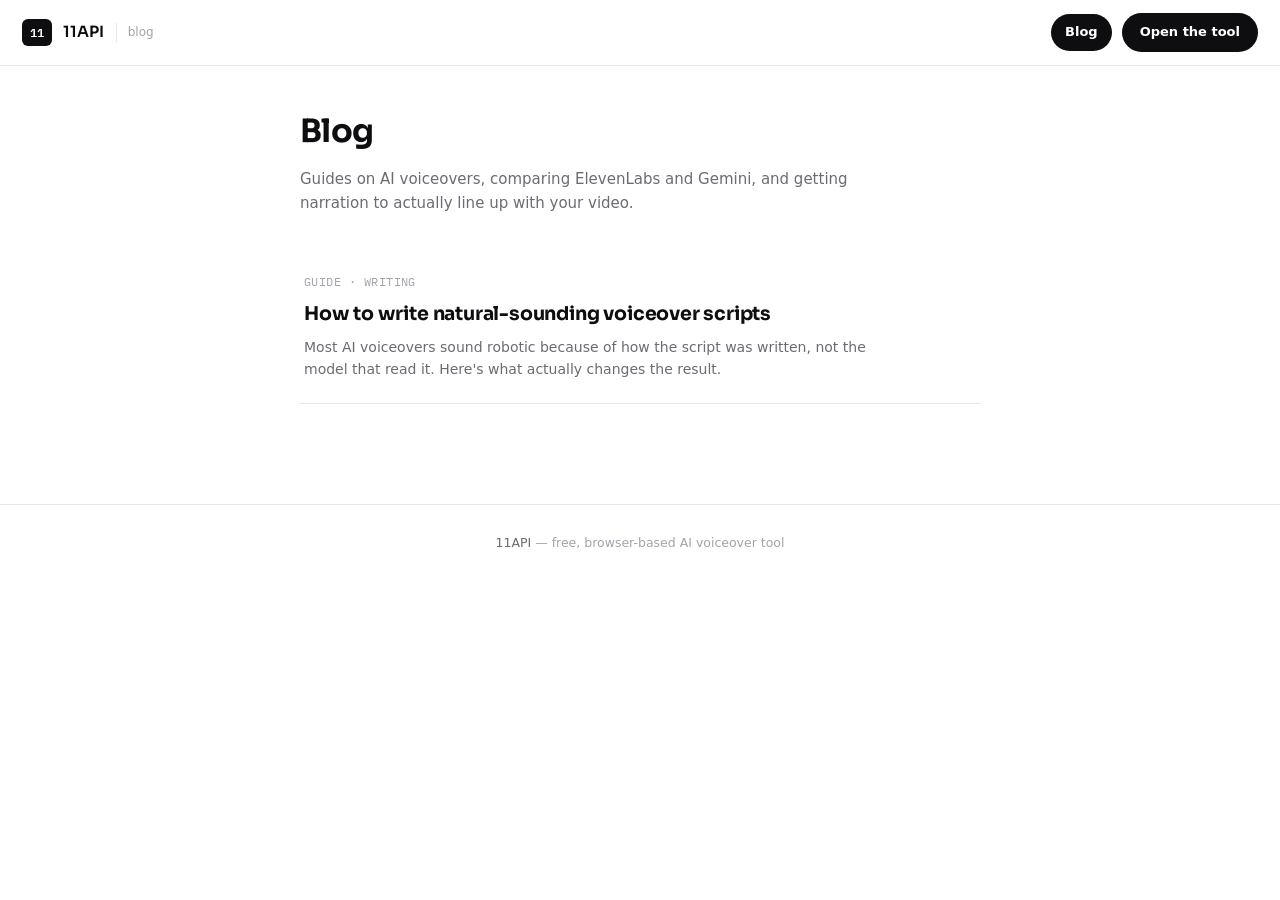
==== blog/index.html @ c891e90d "Add files via upload" ====
<!doctype html>
<html lang="en">
<head>
<meta charset="UTF-8" />
<meta name="viewport" content="width=device-width, initial-scale=1.0" />
<title>Blog — 11API</title>
<meta name="description" content="Guides on AI voiceovers, ElevenLabs and Gemini text-to-speech, and syncing narration to video — from the team behind 11API." />
<link rel="canonical" href="https://11api.site/blog/" />
<meta name="theme-color" content="#ffffff" />

<meta property="og:type" content="website" />
<meta property="og:url" content="https://11api.site/blog/" />
<meta property="og:site_name" content="11API" />
<meta property="og:title" content="Blog — 11API" />
<meta property="og:description" content="Guides on AI voiceovers, ElevenLabs and Gemini text-to-speech, and syncing narration to video." />

<link rel="icon" type="image/svg+xml" href="data:image/svg+xml,%3Csvg xmlns='http://www.w3.org/2000/svg' viewBox='0 0 32 32'%3E%3Crect width='32' height='32' rx='7' fill='%230e0e10'/%3E%3Ctext x='16' y='22' font-family='Arial, sans-serif' font-weight='700' font-size='15' text-anchor='middle' fill='%23ffffff'%3E11%3C/text%3E%3C/svg%3E" />

<link rel="preconnect" href="https://fonts.googleapis.com">
<link rel="preconnect" href="https://fonts.gstatic.com" crossorigin>
<link href="https://fonts.googleapis.com/css2?family=Sora:wght@500;600;700&family=IBM+Plex+Mono:wght@500;600&display=swap" rel="stylesheet">
<link rel="stylesheet" href="/blog/blog.css">
</head>
<body>

<header class="topbar">
  <a class="brand" href="/">
    <span class="brand-mark">11</span>
    <span class="brand-name">11API</span>
    <span class="brand-sub">blog</span>
  </a>
  <div class="topbar-right">
    <a class="nav-link active" href="/blog/">Blog</a>
    <a class="btn-pill" href="/">Open the tool</a>
  </div>
</header>

<main>
  <div class="blog-hero">
    <h1>Blog</h1>
    <p>Guides on AI voiceovers, comparing ElevenLabs and Gemini, and getting narration to actually line up with your video.</p>
  </div>

  <ul class="post-list">
    <li>
      <a class="post-card" href="/blog/how-to-write-natural-sounding-voiceover-scripts.html">
        <div class="post-meta">Guide · Writing</div>
        <h2 class="post-title">How to write natural-sounding voiceover scripts</h2>
        <p class="post-excerpt">Most AI voiceovers sound robotic because of how the script was written, not the model that read it. Here's what actually changes the result.</p>
      </a>
    </li>
    <!-- Add each new post as another <li><a class="post-card">...</a></li> block, newest first. -->
  </ul>
</main>

<footer class="site-footer">
  <a href="/">11API</a> — free, browser-based AI voiceover tool
</footer>

</body>
</html>
---- blog/blog.css ----
:root {
  --bg: #ffffff;
  --bg-inset: #f7f7f8;
  --bg-hover: #f1f1f3;
  --line: #e6e6e9;
  --text: #0e0e10;
  --text-dim: #6b6b73;
  --text-faint: #a3a3ab;
  --accent: #d88f38;
  --accent-soft: rgba(216, 143, 56, .10);
  --ink: #0e0e10;
  --ink-soft: #26262a;
  --radius: 9px;
  --radius-lg: 14px;
  --font-display: 'Sora', system-ui, sans-serif;
  --font-body: -apple-system, "Segoe UI", system-ui, sans-serif;
  --font-mono: 'IBM Plex Mono', "SF Mono", Menlo, monospace;
}

* { box-sizing: border-box; }
html, body { margin: 0; width: 100%; }
body {
  background: var(--bg); color: var(--text); font-family: var(--font-body);
  line-height: 1.6; -webkit-font-smoothing: antialiased;
}

/* ---------- Topbar (same as the tool) ---------- */
.topbar {
  display: flex; justify-content: space-between; align-items: center;
  padding: 13px 22px; border-bottom: 1px solid var(--line);
  flex-wrap: wrap; gap: 10px; position: sticky; top: 0; z-index: 20;
  background: rgba(255,255,255,.86); backdrop-filter: blur(10px); -webkit-backdrop-filter: blur(10px);
}
.brand { display: flex; align-items: center; gap: 11px; text-decoration: none; color: inherit; }
.brand-mark {
  font-family: var(--font-mono); font-size: 12px; font-weight: 600; letter-spacing: .02em;
  color: #fff; background: var(--ink); padding: 4px 8px; border-radius: 6px;
}
.brand-name { font-family: var(--font-display); font-size: 15.5px; font-weight: 600; letter-spacing: -.01em; margin: 0; }
.brand-sub { font-size: 12px; color: var(--text-faint); border-left: 1px solid var(--line); padding-left: 11px; margin-left: 1px; }
.topbar-right { display: flex; align-items: center; gap: 10px; }
.nav-link {
  font-size: 13px; font-weight: 600; color: var(--text-dim); text-decoration: none;
  padding: 8px 14px; border-radius: 999px; transition: background .15s, color .15s;
}
.nav-link:hover { background: var(--bg-inset); color: var(--text); }
.nav-link.active { background: var(--ink); color: #fff; }
.btn-pill {
  font-size: 13px; font-weight: 600; color: #fff; background: var(--ink); text-decoration: none;
  padding: 9px 18px; border-radius: 999px; display: inline-block; transition: opacity .15s;
}
.btn-pill:hover { opacity: .85; }

/* ---------- Shared layout ---------- */
main { max-width: 720px; margin: 0 auto; padding: 40px 20px 100px; }
.blog-wide main { max-width: 880px; }

/* ---------- Blog index (listing) ---------- */
.blog-hero { margin-bottom: 36px; }
.blog-hero h1 { font-family: var(--font-display); font-size: 32px; font-weight: 700; letter-spacing: -.02em; margin: 0 0 10px; }
.blog-hero p { color: var(--text-dim); font-size: 15px; max-width: 60ch; margin: 0; }

.post-list { list-style: none; margin: 0; padding: 0; display: flex; flex-direction: column; gap: 4px; }
.post-card {
  display: block; text-decoration: none; color: inherit; padding: 22px 4px;
  border-bottom: 1px solid var(--line); transition: background .15s;
}
.post-card:hover { background: var(--bg-inset); margin: 0 -16px; padding-left: 20px; padding-right: 20px; border-radius: var(--radius); }
.post-card:hover + .post-card { border-top-color: transparent; }
.post-meta { font-family: var(--font-mono); font-size: 11.5px; color: var(--text-faint); text-transform: uppercase; letter-spacing: .04em; margin-bottom: 8px; }
.post-title { font-family: var(--font-display); font-size: 19px; font-weight: 700; margin: 0 0 6px; letter-spacing: -.01em; }
.post-excerpt { color: var(--text-dim); font-size: 14px; margin: 0; max-width: 68ch; }

/* ---------- Article page ---------- */
.article-meta { font-family: var(--font-mono); font-size: 11.5px; color: var(--text-faint); text-transform: uppercase; letter-spacing: .04em; margin-bottom: 14px; }
.article-header h1 { font-family: var(--font-display); font-size: 30px; font-weight: 700; letter-spacing: -.02em; line-height: 1.25; margin: 0 0 14px; }
.article-dek { font-size: 16px; color: var(--text-dim); margin: 0 0 32px; line-height: 1.55; }

article h2 { font-family: var(--font-display); font-size: 21px; font-weight: 700; letter-spacing: -.01em; margin: 38px 0 14px; }
article h3 { font-family: var(--font-display); font-size: 17px; font-weight: 700; margin: 28px 0 10px; }
article p { font-size: 15.5px; color: #24242a; margin: 0 0 18px; }
article ul, article ol { font-size: 15.5px; color: #24242a; margin: 0 0 18px; padding-left: 22px; }
article li { margin-bottom: 8px; }
article a { color: var(--text); text-decoration-color: var(--text-faint); text-underline-offset: 3px; }
article a:hover { text-decoration-color: var(--text); }
article strong { font-weight: 700; }
article code { font-family: var(--font-mono); font-size: .9em; background: var(--bg-inset); padding: 2px 6px; border-radius: 4px; }
article blockquote {
  margin: 24px 0; padding: 4px 0 4px 18px; border-left: 3px solid var(--ink);
  font-size: 16px; color: #333; font-style: italic;
}

.back-link { display: inline-flex; align-items: center; gap: 6px; font-size: 13px; font-weight: 600; color: var(--text-dim); text-decoration: none; margin-bottom: 28px; }
.back-link:hover { color: var(--text); }

.post-cta {
  margin-top: 48px; padding: 28px; background: var(--bg-inset); border: 1px solid var(--line);
  border-radius: var(--radius-lg); text-align: center;
}
.post-cta h3 { margin: 0 0 8px; }
.post-cta p { color: var(--text-dim); font-size: 14px; margin: 0 0 18px; }

footer.site-footer {
  border-top: 1px solid var(--line); padding: 28px 20px; text-align: center;
  font-size: 12.5px; color: var(--text-faint);
}
footer.site-footer a { color: var(--text-dim); text-decoration: none; }
footer.site-footer a:hover { color: var(--text); }

@media (max-width: 640px) {
  .article-header h1 { font-size: 24px; }
  .blog-hero h1 { font-size: 26px; }
}
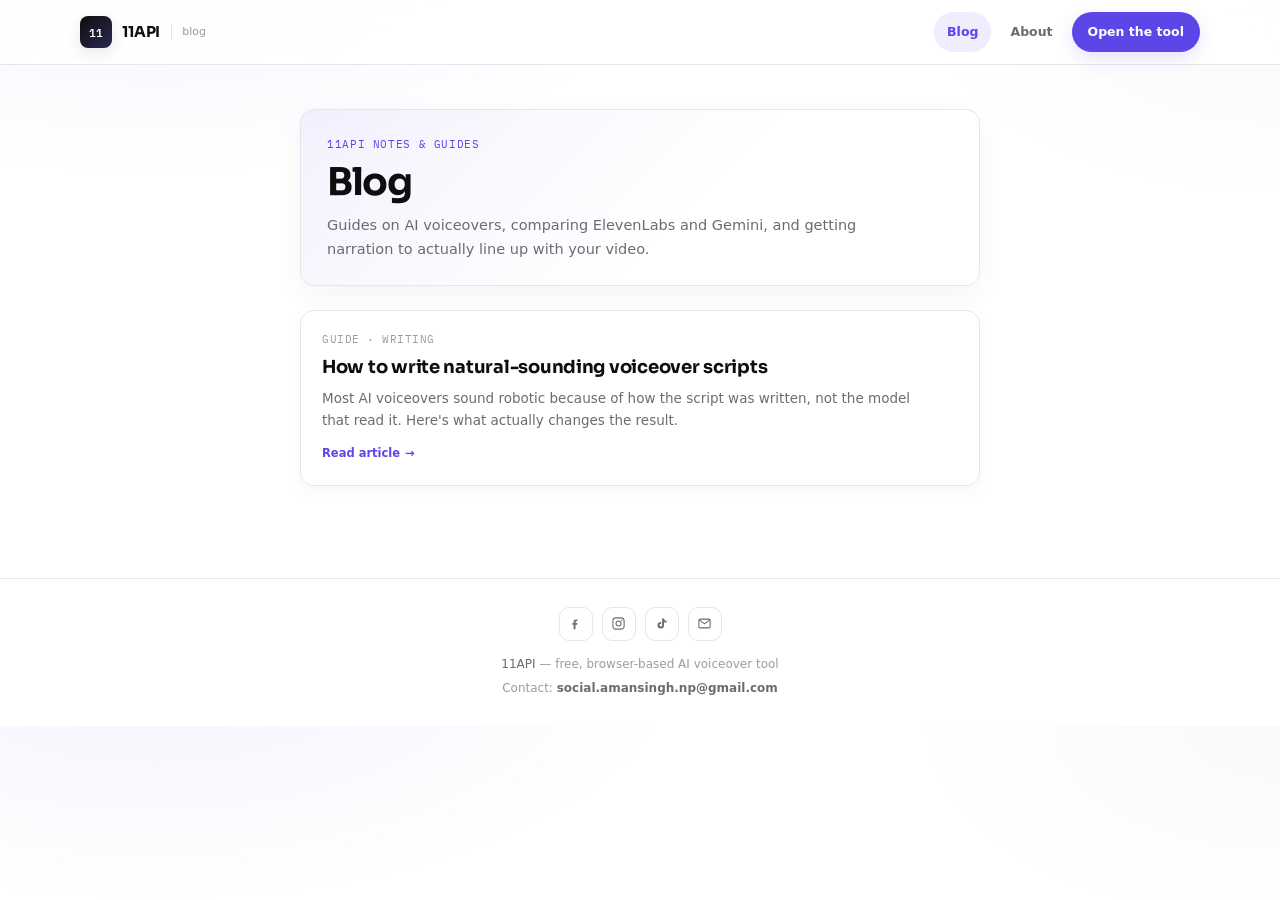
==== commit afef276e: "Add files via upload" ====
--- a/blog/index.html
+++ b/blog/index.html
@@ -30,13 +30,15 @@
     <span class="brand-sub">blog</span>
   </a>
   <div class="topbar-right">
-    <a class="nav-link active" href="/blog/">Blog</a>
+    <a class="nav-link active" href="/blog/" aria-current="page">Blog</a>
+    <a class="nav-link" href="/about.html">About</a>
     <a class="btn-pill" href="/">Open the tool</a>
   </div>
 </header>
 
 <main>
   <div class="blog-hero">
+    <div class="blog-kicker">11API notes & guides</div>
     <h1>Blog</h1>
     <p>Guides on AI voiceovers, comparing ElevenLabs and Gemini, and getting narration to actually line up with your video.</p>
   </div>
@@ -47,6 +49,7 @@
         <div class="post-meta">Guide · Writing</div>
         <h2 class="post-title">How to write natural-sounding voiceover scripts</h2>
         <p class="post-excerpt">Most AI voiceovers sound robotic because of how the script was written, not the model that read it. Here's what actually changes the result.</p>
+        <span class="post-arrow">Read article <span aria-hidden="true">→</span></span>
       </a>
     </li>
     <!-- Add each new post as another <li><a class="post-card">...</a></li> block, newest first. -->
@@ -54,7 +57,14 @@
 </main>
 
 <footer class="site-footer">
-  <a href="/">11API</a> — free, browser-based AI voiceover tool
+  <div class="social-links">
+    <a href="https://www.facebook.com/profile.php?id=61594106010137" target="_blank" rel="noopener" aria-label="11API on Facebook" class="social-icon fb"><svg viewBox="0 0 24 24" fill="none" xmlns="http://www.w3.org/2000/svg"><path d="M15 8.5h-2c-.6 0-1 .4-1 1V11h3l-.4 3H12v7H9v-7H7v-3h2V9c0-2.2 1.4-3.5 3.6-3.5H15v3Z" fill="currentColor"/></svg></a>
+    <a href="https://www.instagram.com/build_by_aman/" target="_blank" rel="noopener" aria-label="11API on Instagram" class="social-icon ig"><svg viewBox="0 0 24 24" fill="none" xmlns="http://www.w3.org/2000/svg"><rect x="3" y="3" width="18" height="18" rx="5" stroke="currentColor" stroke-width="1.7"/><circle cx="12" cy="12" r="4" stroke="currentColor" stroke-width="1.7"/><circle cx="17.3" cy="6.7" r="1.1" fill="currentColor"/></svg></a>
+    <a href="https://www.tiktok.com/@build_by_aman" target="_blank" rel="noopener" aria-label="11API on TikTok" class="social-icon tt"><svg viewBox="0 0 24 24" fill="none" xmlns="http://www.w3.org/2000/svg"><path d="M16 3.8c.35 2.1 1.85 3.7 4 3.95v3.05c-1.5-.02-2.9-.47-4-1.28v5.2a5.2 5.2 0 1 1-5.2-5.2c.24 0 .47.02.7.05v3.1a2.1 2.1 0 1 0 1.5 2.02V3.8H16Z" fill="currentColor"/></svg></a>
+    <a href="mailto:social.amansingh.np@gmail.com" aria-label="Email 11API" class="social-icon mail"><svg viewBox="0 0 24 24" fill="none" xmlns="http://www.w3.org/2000/svg"><rect x="3" y="5" width="18" height="14" rx="2" stroke="currentColor" stroke-width="1.7"/><path d="m4 6.5 8 6 8-6" stroke="currentColor" stroke-width="1.7" stroke-linecap="round" stroke-linejoin="round"/></svg></a>
+  </div>
+  <div><a href="/">11API</a> — free, browser-based AI voiceover tool</div>
+  <div class="footer-contact">Contact: <a href="mailto:social.amansingh.np@gmail.com">social.amansingh.np@gmail.com</a></div>
 </footer>
 
 </body>
--- a/blog/blog.css
+++ b/blog/blog.css
@@ -1,16 +1,20 @@
 :root {
   --bg: #ffffff;
+  --bg-raised: #ffffff;
   --bg-inset: #f7f7f8;
-  --bg-hover: #f1f1f3;
-  --line: #e6e6e9;
+  --bg-hover: #f1f1f5;
+  --line: #e5e5ea;
+  --line-soft: #ededf1;
   --text: #0e0e10;
   --text-dim: #6b6b73;
-  --text-faint: #a3a3ab;
-  --accent: #d88f38;
-  --accent-soft: rgba(216, 143, 56, .10);
+  --text-faint: #9b9ba4;
+  --accent: #5b46e8;
+  --accent-strong: #4934cf;
+  --accent-ink: #211a63;
+  --accent-soft: rgba(91, 70, 232, .10);
+  --accent-softer: rgba(91, 70, 232, .055);
   --ink: #0e0e10;
-  --ink-soft: #26262a;
-  --radius: 9px;
+  --radius: 10px;
   --radius-lg: 14px;
   --font-display: 'Sora', system-ui, sans-serif;
   --font-body: -apple-system, "Segoe UI", system-ui, sans-serif;
@@ -18,96 +22,175 @@
 }
 
 * { box-sizing: border-box; }
-html, body { margin: 0; width: 100%; }
+html, body { margin: 0; width: 100%; overflow-x: hidden; }
 body {
-  background: var(--bg); color: var(--text); font-family: var(--font-body);
-  line-height: 1.6; -webkit-font-smoothing: antialiased;
+  background:
+    radial-gradient(900px 420px at 12% -10%, rgba(91,70,232,.065), transparent 60%),
+    radial-gradient(700px 380px at 100% 0%, rgba(14,14,16,.025), transparent 55%),
+    var(--bg);
+  color: var(--text);
+  font-family: var(--font-body);
+  line-height: 1.6;
+  -webkit-font-smoothing: antialiased;
 }
 
-/* ---------- Topbar (same as the tool) ---------- */
+a { color: inherit; }
+
+@media (prefers-reduced-motion: reduce) {
+  *, *::before, *::after { animation-duration: .001ms !important; transition-duration: .001ms !important; }
+}
+
 .topbar {
   display: flex; justify-content: space-between; align-items: center;
-  padding: 13px 22px; border-bottom: 1px solid var(--line);
-  flex-wrap: wrap; gap: 10px; position: sticky; top: 0; z-index: 20;
-  background: rgba(255,255,255,.86); backdrop-filter: blur(10px); -webkit-backdrop-filter: blur(10px);
+  padding: 12px max(18px, calc((100vw - 1120px) / 2));
+  min-height: 62px;
+  border-bottom: 1px solid rgba(229,229,234,.92);
+  background: rgba(255,255,255,.84);
+  backdrop-filter: blur(12px); -webkit-backdrop-filter: blur(12px);
+  flex-wrap: wrap; gap: 10px;
+  position: sticky; top: 0; z-index: 20;
 }
-.brand { display: flex; align-items: center; gap: 11px; text-decoration: none; color: inherit; }
+.brand { display: flex; align-items: center; gap: 10px; text-decoration: none; color: inherit; min-width: 0; }
 .brand-mark {
-  font-family: var(--font-mono); font-size: 12px; font-weight: 600; letter-spacing: .02em;
-  color: #fff; background: var(--ink); padding: 4px 8px; border-radius: 6px;
+  display: grid; place-items: center;
+  width: 32px; height: 32px;
+  font-family: var(--font-mono); font-size: 11px; font-weight: 600; letter-spacing: .02em;
+  color: #fff; background: linear-gradient(135deg, #0e0e10, #2a2850);
+  border-radius: 8px; box-shadow: 0 5px 16px rgba(14,14,16,.09);
 }
-.brand-name { font-family: var(--font-display); font-size: 15.5px; font-weight: 600; letter-spacing: -.01em; margin: 0; }
-.brand-sub { font-size: 12px; color: var(--text-faint); border-left: 1px solid var(--line); padding-left: 11px; margin-left: 1px; }
-.topbar-right { display: flex; align-items: center; gap: 10px; }
-.nav-link {
-  font-size: 13px; font-weight: 600; color: var(--text-dim); text-decoration: none;
-  padding: 8px 14px; border-radius: 999px; transition: background .15s, color .15s;
+.brand-mark svg { width: 15px; height: 15px; }
+.brand-name { font-family: var(--font-display); font-size: 15px; font-weight: 700; letter-spacing: -.01em; }
+.brand-sub { font-size: 11px; color: var(--text-faint); border-left: 1px solid var(--line); padding-left: 10px; margin-left: 1px; text-transform: lowercase; }
+.topbar-right { display: flex; align-items: center; gap: 6px; }
+.nav-link, .btn-pill {
+  min-height: 40px; display: inline-flex; align-items: center; justify-content: center;
+  border-radius: 999px; text-decoration: none; white-space: nowrap;
+  font-size: 12.5px; font-weight: 650; transition: background .16s, color .16s, border-color .16s, transform .12s;
 }
+.nav-link { padding: 8px 13px; color: var(--text-dim); }
 .nav-link:hover { background: var(--bg-inset); color: var(--text); }
-.nav-link.active { background: var(--ink); color: #fff; }
-.btn-pill {
-  font-size: 13px; font-weight: 600; color: #fff; background: var(--ink); text-decoration: none;
-  padding: 9px 18px; border-radius: 999px; display: inline-block; transition: opacity .15s;
+.nav-link.active { color: var(--accent); background: var(--accent-soft); }
+.btn-pill { padding: 8px 16px; color: #fff; background: var(--accent); box-shadow: 0 7px 18px rgba(91,70,232,.15); }
+.btn-pill:hover { background: var(--accent-strong); }
+.btn-pill:active, .nav-link:active { transform: translateY(1px); }
+
+main { max-width: 720px; margin: 0 auto; padding: 44px 20px 92px; }
+.blog-wide main { max-width: 980px; }
+
+.blog-hero {
+  padding: 26px 26px 24px;
+  margin-bottom: 24px;
+  border: 1px solid var(--line);
+  border-radius: var(--radius-lg);
+  background: linear-gradient(135deg, rgba(91,70,232,.07), rgba(255,255,255,.96) 58%);
+  box-shadow: 0 10px 28px rgba(14,14,16,.045);
 }
-.btn-pill:hover { opacity: .85; }
+.blog-kicker, .article-meta {
+  font-family: var(--font-mono); font-size: 10.5px; color: var(--accent);
+  text-transform: uppercase; letter-spacing: .06em;
+}
+.blog-kicker { margin-bottom: 9px; }
+.blog-hero h1 { font-family: var(--font-display); font-size: clamp(28px, 5vw, 38px); font-weight: 700; letter-spacing: -.035em; line-height: 1.1; margin: 0 0 10px; }
+.blog-hero p { color: var(--text-dim); font-size: 14.5px; max-width: 62ch; margin: 0; line-height: 1.65; }
 
-/* ---------- Shared layout ---------- */
-main { max-width: 720px; margin: 0 auto; padding: 40px 20px 100px; }
-.blog-wide main { max-width: 880px; }
+.post-list { list-style: none; margin: 0; padding: 0; display: grid; gap: 12px; }
+.post-card {
+  display: block; text-decoration: none; color: inherit;
+  padding: 20px 21px; border: 1px solid var(--line); border-radius: var(--radius-lg);
+  background: rgba(255,255,255,.9);
+  box-shadow: 0 5px 18px rgba(14,14,16,.035);
+  transition: border-color .16s, background .16s, transform .16s, box-shadow .16s;
+}
+.post-card:hover { border-color: rgba(91,70,232,.28); background: #fff; transform: translateY(-2px); box-shadow: 0 10px 26px rgba(14,14,16,.06); }
+.post-meta { font-family: var(--font-mono); font-size: 10.5px; color: var(--text-faint); text-transform: uppercase; letter-spacing: .05em; margin-bottom: 8px; }
+.post-title { font-family: var(--font-display); font-size: 18px; font-weight: 700; margin: 0 0 7px; letter-spacing: -.015em; line-height: 1.3; }
+.post-excerpt { color: var(--text-dim); font-size: 13.5px; line-height: 1.65; margin: 0; max-width: 70ch; }
+.post-arrow { display: inline-flex; align-items: center; gap: 5px; margin-top: 13px; font-size: 11.5px; font-weight: 650; color: var(--accent); }
 
-/* ---------- Blog index (listing) ---------- */
-.blog-hero { margin-bottom: 36px; }
-.blog-hero h1 { font-family: var(--font-display); font-size: 32px; font-weight: 700; letter-spacing: -.02em; margin: 0 0 10px; }
-.blog-hero p { color: var(--text-dim); font-size: 15px; max-width: 60ch; margin: 0; }
+.back-link {
+  display: inline-flex; align-items: center; gap: 6px; min-height: 36px;
+  font-size: 12.5px; font-weight: 650; color: var(--text-dim); text-decoration: none;
+  margin-bottom: 24px; padding: 7px 10px; border: 1px solid var(--line); border-radius: 999px; background: #fff;
+}
+.back-link:hover { color: var(--accent); border-color: rgba(91,70,232,.25); }
 
-.post-list { list-style: none; margin: 0; padding: 0; display: flex; flex-direction: column; gap: 4px; }
-.post-card {
-  display: block; text-decoration: none; color: inherit; padding: 22px 4px;
-  border-bottom: 1px solid var(--line); transition: background .15s;
-}
-.post-card:hover { background: var(--bg-inset); margin: 0 -16px; padding-left: 20px; padding-right: 20px; border-radius: var(--radius); }
-.post-card:hover + .post-card { border-top-color: transparent; }
-.post-meta { font-family: var(--font-mono); font-size: 11.5px; color: var(--text-faint); text-transform: uppercase; letter-spacing: .04em; margin-bottom: 8px; }
-.post-title { font-family: var(--font-display); font-size: 19px; font-weight: 700; margin: 0 0 6px; letter-spacing: -.01em; }
-.post-excerpt { color: var(--text-dim); font-size: 14px; margin: 0; max-width: 68ch; }
+.article-header { margin-bottom: 30px; padding-bottom: 25px; border-bottom: 1px solid var(--line); }
+.article-meta { margin-bottom: 10px; color: var(--text-faint); }
+.article-header h1 { font-family: var(--font-display); font-size: clamp(28px, 5.3vw, 38px); font-weight: 700; letter-spacing: -.04em; line-height: 1.14; margin: 0 0 12px; }
+.article-dek { font-size: 15.5px; color: var(--text-dim); margin: 0; line-height: 1.62; }
 
-/* ---------- Article page ---------- */
-.article-meta { font-family: var(--font-mono); font-size: 11.5px; color: var(--text-faint); text-transform: uppercase; letter-spacing: .04em; margin-bottom: 14px; }
-.article-header h1 { font-family: var(--font-display); font-size: 30px; font-weight: 700; letter-spacing: -.02em; line-height: 1.25; margin: 0 0 14px; }
-.article-dek { font-size: 16px; color: var(--text-dim); margin: 0 0 32px; line-height: 1.55; }
-
-article h2 { font-family: var(--font-display); font-size: 21px; font-weight: 700; letter-spacing: -.01em; margin: 38px 0 14px; }
-article h3 { font-family: var(--font-display); font-size: 17px; font-weight: 700; margin: 28px 0 10px; }
-article p { font-size: 15.5px; color: #24242a; margin: 0 0 18px; }
-article ul, article ol { font-size: 15.5px; color: #24242a; margin: 0 0 18px; padding-left: 22px; }
-article li { margin-bottom: 8px; }
-article a { color: var(--text); text-decoration-color: var(--text-faint); text-underline-offset: 3px; }
-article a:hover { text-decoration-color: var(--text); }
-article strong { font-weight: 700; }
-article code { font-family: var(--font-mono); font-size: .9em; background: var(--bg-inset); padding: 2px 6px; border-radius: 4px; }
+article { font-size: 15.2px; }
+article h2 { font-family: var(--font-display); font-size: 20px; font-weight: 700; letter-spacing: -.018em; margin: 34px 0 11px; line-height: 1.3; }
+article h3 { font-family: var(--font-display); font-size: 16px; font-weight: 700; margin: 24px 0 9px; }
+article p { font-size: 15px; color: #24242a; margin: 0 0 17px; line-height: 1.78; }
+article ul, article ol { font-size: 15px; color: #24242a; margin: 0 0 18px; padding-left: 21px; }
+article li { margin-bottom: 8px; line-height: 1.72; }
+article a { color: var(--accent-strong); text-decoration-color: rgba(91,70,232,.35); text-underline-offset: 3px; font-weight: 560; }
+article a:hover { text-decoration-color: var(--accent); }
+article strong { font-weight: 700; color: var(--text); }
+article code { font-family: var(--font-mono); font-size: .86em; background: var(--bg-inset); border: 1px solid var(--line-soft); padding: 2px 6px; border-radius: 5px; }
 article blockquote {
-  margin: 24px 0; padding: 4px 0 4px 18px; border-left: 3px solid var(--ink);
-  font-size: 16px; color: #333; font-style: italic;
+  margin: 26px 0; padding: 16px 18px;
+  border: 1px solid rgba(91,70,232,.18); border-left: 3px solid var(--accent);
+  border-radius: 10px; background: var(--accent-softer);
+  font-size: 15.5px; color: var(--accent-ink); font-style: italic;
 }
 
-.back-link { display: inline-flex; align-items: center; gap: 6px; font-size: 13px; font-weight: 600; color: var(--text-dim); text-decoration: none; margin-bottom: 28px; }
-.back-link:hover { color: var(--text); }
+.article-callout {
+  margin: 28px 0 30px; padding: 17px 18px;
+  border: 1px solid var(--line); border-radius: 12px; background: var(--bg-inset);
+}
+.article-callout strong { display: block; font-family: var(--font-display); font-size: 13px; margin-bottom: 4px; }
+.article-callout p { font-size: 13px; margin: 0; color: var(--text-dim); }
 
 .post-cta {
-  margin-top: 48px; padding: 28px; background: var(--bg-inset); border: 1px solid var(--line);
-  border-radius: var(--radius-lg); text-align: center;
+  margin-top: 44px; padding: 23px;
+  display: flex; align-items: center; justify-content: space-between; gap: 18px;
+  border: 1px solid rgba(91,70,232,.16); border-radius: var(--radius-lg);
+  background: linear-gradient(135deg, rgba(91,70,232,.075), rgba(247,247,248,.94));
 }
-.post-cta h3 { margin: 0 0 8px; }
-.post-cta p { color: var(--text-dim); font-size: 14px; margin: 0 0 18px; }
+.post-cta h3 { font-family: var(--font-display); font-size: 18px; margin: 0 0 5px; }
+.post-cta p { margin: 0; color: var(--text-dim); font-size: 13.5px; max-width: 52ch; line-height: 1.55; }
 
 footer.site-footer {
   border-top: 1px solid var(--line); padding: 28px 20px; text-align: center;
-  font-size: 12.5px; color: var(--text-faint);
+  font-size: 12px; color: var(--text-faint); background: rgba(255,255,255,.72);
 }
 footer.site-footer a { color: var(--text-dim); text-decoration: none; }
-footer.site-footer a:hover { color: var(--text); }
+footer.site-footer a:hover { color: var(--accent); }
+.social-links { display: flex; align-items: center; justify-content: center; gap: 9px; margin-bottom: 14px; }
+.social-icon {
+  display: inline-flex; align-items: center; justify-content: center; width: 34px; height: 34px;
+  border-radius: 10px; border: 1px solid var(--line); color: var(--text-faint); background: #fff;
+  transition: color .16s ease, border-color .16s ease, background .16s ease, transform .14s ease;
+}
+.social-icon svg { width: 15px; height: 15px; max-width: 100%; max-height: 100%; }
+.social-icon:hover { transform: translateY(-1px); border-color: rgba(91,70,232,.25); background: var(--accent-soft); color: var(--accent); box-shadow: none; }
+.footer-contact { margin-top: 5px; }
+.footer-contact a { font-weight: 650; }
 
-@media (max-width: 640px) {
-  .article-header h1 { font-size: 24px; }
-  .blog-hero h1 { font-size: 26px; }
+@media (max-width: 680px) {
+  .topbar { padding: 10px 14px; }
+  .topbar-right { width: 100%; display: grid; grid-template-columns: .75fr .75fr 1.35fr; gap: 6px; }
+  .topbar-right .nav-link, .topbar-right .btn-pill { width: 100%; text-align: center; }
+  main { padding: 30px 16px 70px; }
+  .blog-hero { padding: 20px; margin-bottom: 16px; }
+  .blog-hero h1 { font-size: 28px; }
+  .blog-hero p { font-size: 14px; }
+  .post-card { padding: 17px; }
+  .article-header { margin-bottom: 24px; padding-bottom: 20px; }
+  .article-header h1 { font-size: 28px; }
+  .article-dek { font-size: 14.5px; }
+  article h2 { font-size: 19px; margin-top: 30px; }
+  article p, article ul, article ol { font-size: 14.25px; }
+  .post-cta { display: grid; grid-template-columns: 1fr; padding: 20px; }
+  .post-cta .btn-pill { width: 100%; }
+  footer.site-footer { padding: 24px 16px; }
 }
+
+@media (max-width: 380px) {
+  .brand-sub { display: none; }
+  .brand { gap: 8px; }
+  .brand-mark { width: 30px; height: 30px; }
+  .topbar-right { gap: 5px; }
+}
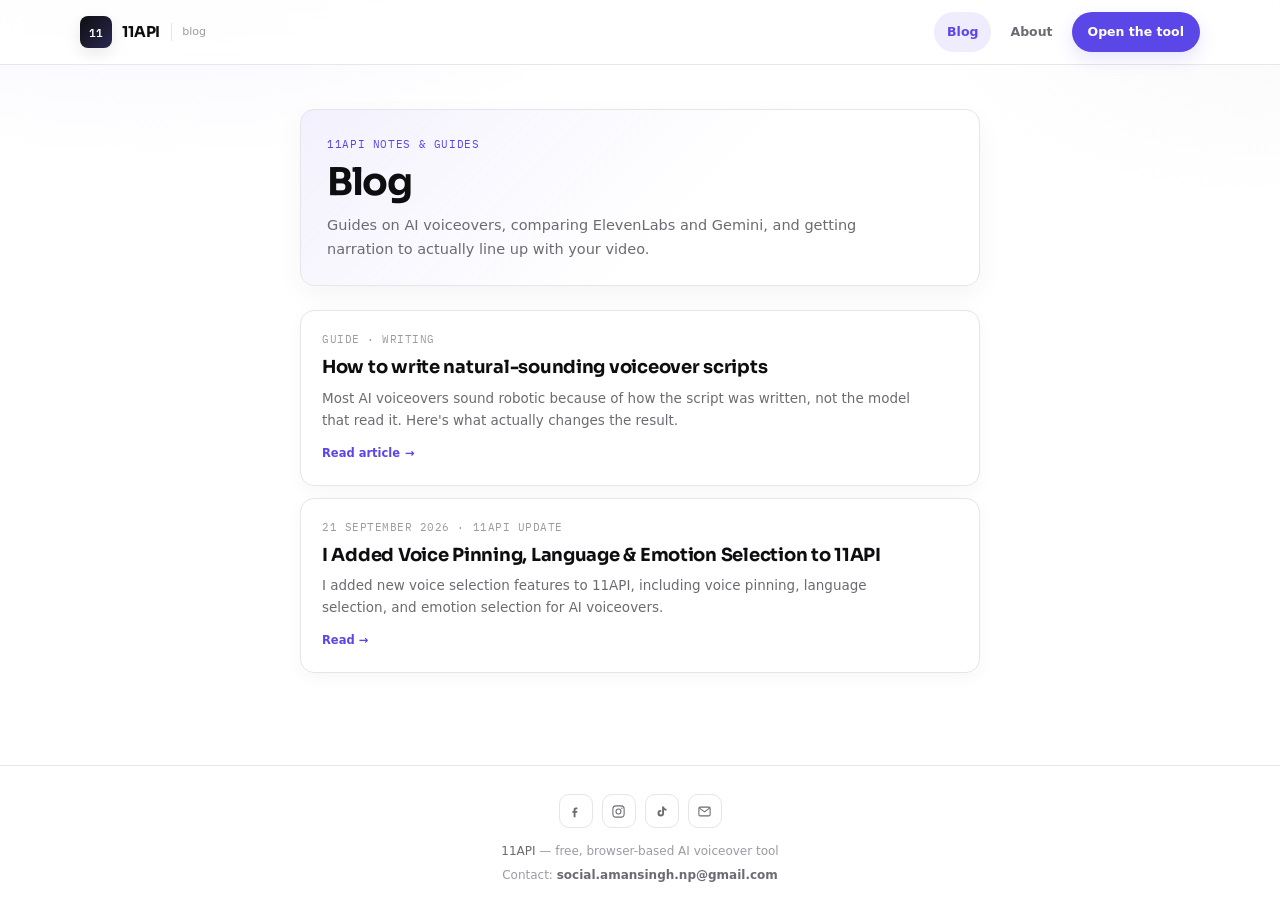
==== commit 72b38c2c: "Update index.html" ====
--- a/blog/index.html
+++ b/blog/index.html
@@ -53,6 +53,29 @@
       </a>
     </li>
     <!-- Add each new post as another <li><a class="post-card">...</a></li> block, newest first. -->
+ <li>
+  <a
+    class="post-card"
+    href="/blog/11api-voice-pinning-language-emotion-selection.html"
+  >
+    <div class="post-meta">
+      21 September 2026 · 11API Update
+    </div>
+
+    <h2 class="post-title">
+      I Added Voice Pinning, Language &amp; Emotion Selection to 11API
+    </h2>
+
+    <p class="post-excerpt">
+      I added new voice selection features to 11API, including voice pinning,
+      language selection, and emotion selection for AI voiceovers.
+    </p>
+
+    <span class="post-arrow" aria-hidden="true">
+      Read →
+    </span>
+  </a>
+ </li>
   </ul>
 </main>
 
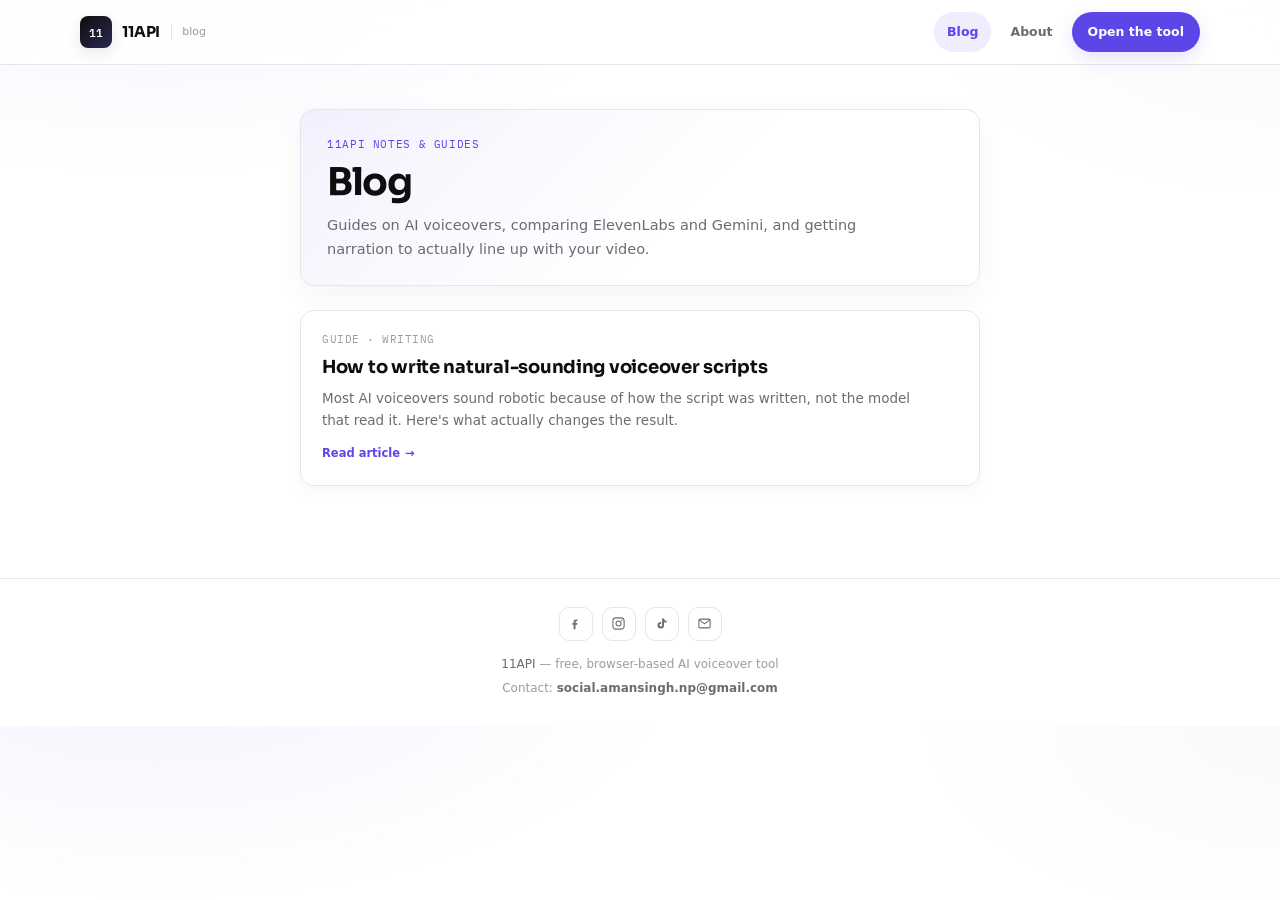
==== commit dc6363e1: "Add files via upload" ====
--- a/blog/index.html
+++ b/blog/index.html
@@ -53,29 +53,6 @@
       </a>
     </li>
     <!-- Add each new post as another <li><a class="post-card">...</a></li> block, newest first. -->
- <li>
-  <a
-    class="post-card"
-    href="/blog/11api-voice-pinning-language-emotion-selection.html"
-  >
-    <div class="post-meta">
-      21 September 2026 · 11API Update
-    </div>
-
-    <h2 class="post-title">
-      I Added Voice Pinning, Language &amp; Emotion Selection to 11API
-    </h2>
-
-    <p class="post-excerpt">
-      I added new voice selection features to 11API, including voice pinning,
-      language selection, and emotion selection for AI voiceovers.
-    </p>
-
-    <span class="post-arrow" aria-hidden="true">
-      Read →
-    </span>
-  </a>
- </li>
   </ul>
 </main>
 
--- a/blog/blog.css
+++ b/blog/blog.css
@@ -170,9 +170,9 @@
 .footer-contact a { font-weight: 650; }
 
 @media (max-width: 680px) {
-  .topbar { padding: 10px 14px; }
-  .topbar-right { width: 100%; display: grid; grid-template-columns: .75fr .75fr 1.35fr; gap: 6px; }
-  .topbar-right .nav-link, .topbar-right .btn-pill { width: 100%; text-align: center; }
+  .topbar { padding: 10px 14px; flex-wrap: nowrap; gap: 8px; }
+  .topbar-right { width: auto; margin-left: auto; display: flex; align-items: center; gap: 4px; min-width: 0; }
+  .topbar-right .nav-link, .topbar-right .btn-pill { width: auto; min-height: 36px; padding: 7px 9px; text-align: center; font-size: 11.5px; }
   main { padding: 30px 16px 70px; }
   .blog-hero { padding: 20px; margin-bottom: 16px; }
   .blog-hero h1 { font-size: 28px; }
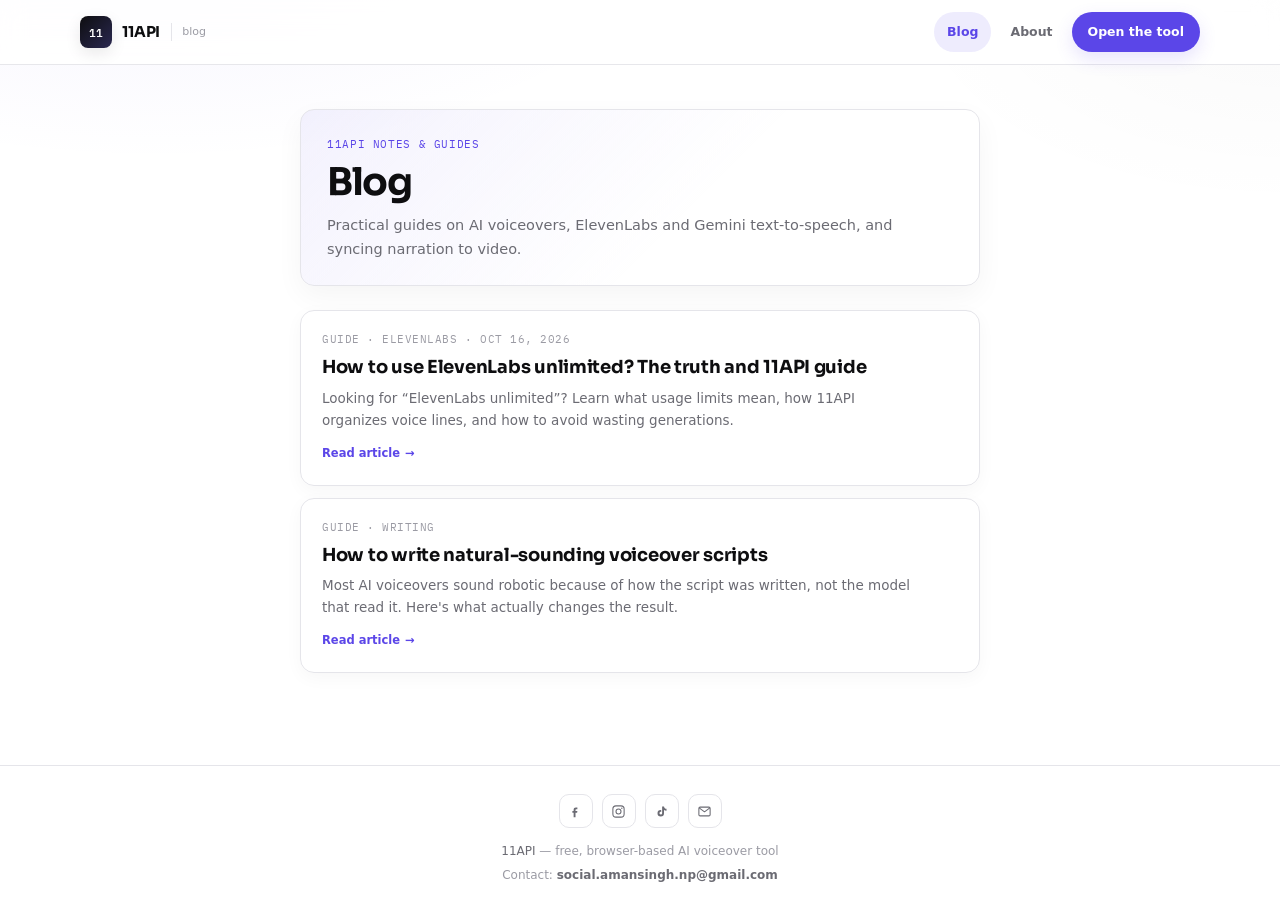
==== commit 8a22a9af: "Add files via upload" ====
--- a/blog/index.html
+++ b/blog/index.html
@@ -4,7 +4,7 @@
 <meta charset="UTF-8" />
 <meta name="viewport" content="width=device-width, initial-scale=1.0" />
 <title>Blog — 11API</title>
-<meta name="description" content="Guides on AI voiceovers, ElevenLabs and Gemini text-to-speech, and syncing narration to video — from the team behind 11API." />
+<meta name="description" content="Practical guides to AI voiceovers, ElevenLabs and Gemini text-to-speech, and syncing narration to video from the developer of 11API." />
 <link rel="canonical" href="https://11api.site/blog/" />
 <meta name="theme-color" content="#ffffff" />
 
@@ -40,10 +40,18 @@
   <div class="blog-hero">
     <div class="blog-kicker">11API notes & guides</div>
     <h1>Blog</h1>
-    <p>Guides on AI voiceovers, comparing ElevenLabs and Gemini, and getting narration to actually line up with your video.</p>
+    <p>Practical guides on AI voiceovers, ElevenLabs and Gemini text-to-speech, and syncing narration to video.</p>
   </div>
 
   <ul class="post-list">
+    <li>
+      <a class="post-card" href="/blog/how-to-use-elevenlabs-unlimited.html">
+        <div class="post-meta">Guide · ElevenLabs · Oct 16, 2026</div>
+        <h2 class="post-title">How to use ElevenLabs unlimited? The truth and 11API guide</h2>
+        <p class="post-excerpt">Looking for “ElevenLabs unlimited”? Learn what usage limits mean, how 11API organizes voice lines, and how to avoid wasting generations.</p>
+        <span class="post-arrow">Read article <span aria-hidden="true">→</span></span>
+      </a>
+    </li>
     <li>
       <a class="post-card" href="/blog/how-to-write-natural-sounding-voiceover-scripts.html">
         <div class="post-meta">Guide · Writing</div>
